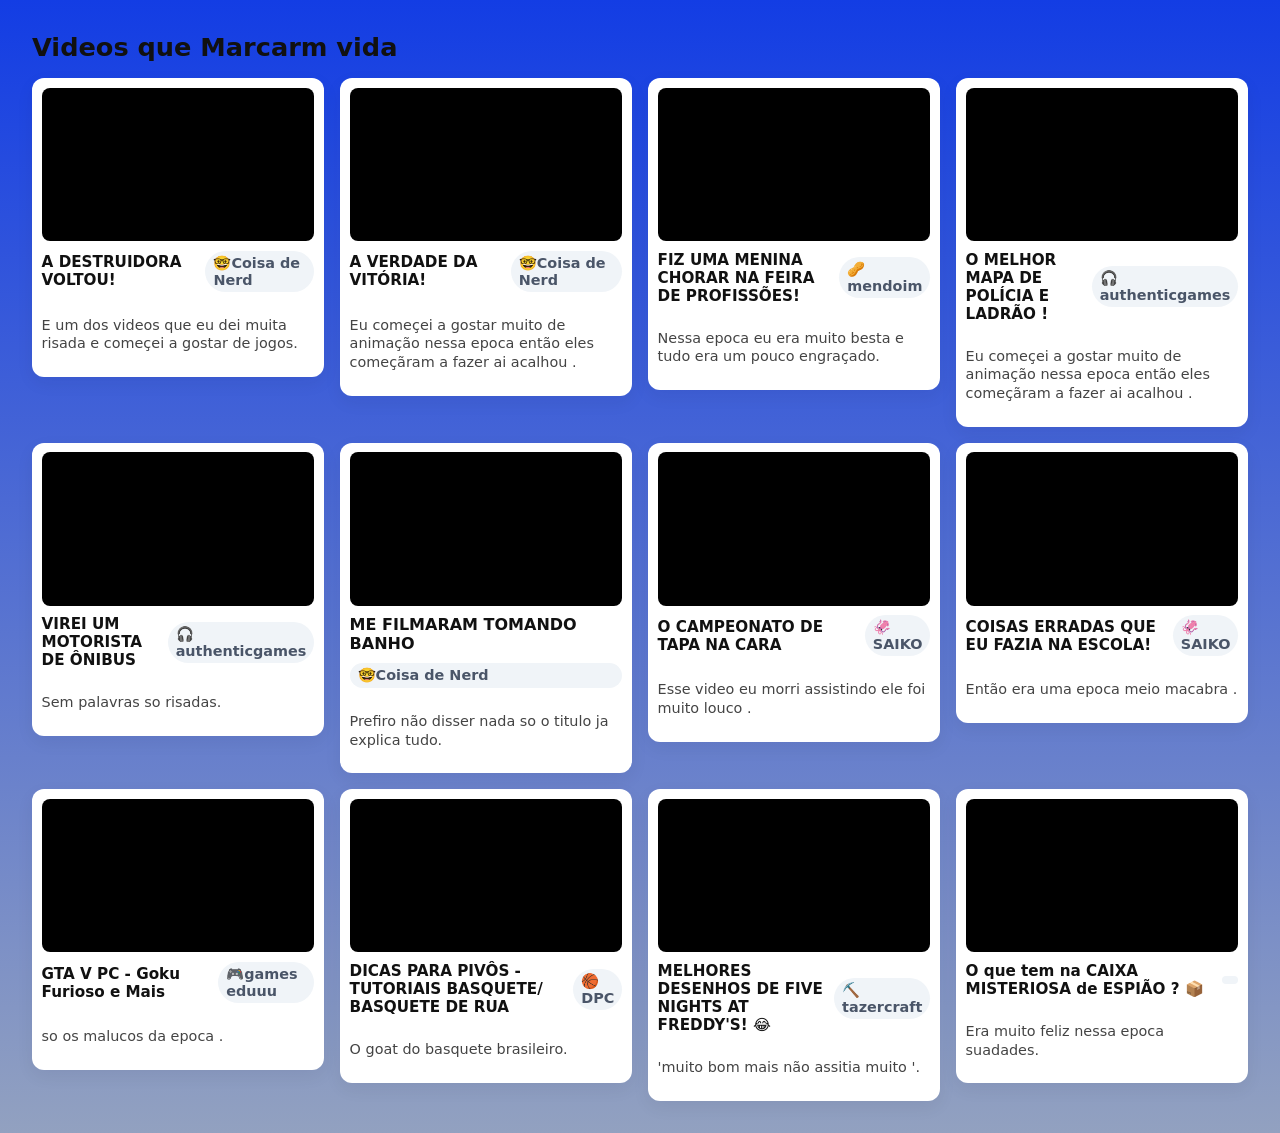
==== index.html @ 7643dbcc "Add files via upload" ====
<!doctype html>
<html lang="pt-BR">
<head>
  <meta charset="utf-8" />
  <meta name="viewport" content="width=device-width,initial-scale=1" />
  <title>Galeria Nostálgica</title>
  <link rel="stylesheet" href="style.css">
</head>
<body>
  <h1>Videos que Marcarm vida </h1>
  
  <section class="grid">
    
  
    <article class="card">
      <div class="video-wrap">
       <iframe width="560" height="315" src="https://www.youtube.com/embed/InmgA0BvlhM?si=4P8FxEY77dOpCR7x" title="YouTube video player" frameborder="0" allow="accelerometer; autoplay; clipboard-write; encrypted-media; gyroscope; picture-in-picture; web-share" referrerpolicy="strict-origin-when-cross-origin" allowfullscreen></iframe>
      </div>
      <div class="meta">
        <div class="title">A DESTRUIDORA VOLTOU!</div>
        <div class="badge">🤓Coisa de Nerd</div>
      </div>
      <p class="desc">E um dos videos que eu dei muita risada e começei a gostar de jogos.</p>
    </article>

    
    <article class="card">
      <div class="video-wrap">
     <iframe width="560" height="315" src="https://www.youtube.com/embed/ytMzNqPM03k?si=2PzCtx9Vt_VlAZVE" title="YouTube video player" frameborder="0" allow="accelerometer; autoplay; clipboard-write; encrypted-media; gyroscope; picture-in-picture; web-share" referrerpolicy="strict-origin-when-cross-origin" allowfullscreen></iframe>
      </div>
      <div class="meta">
        <div class="title">A VERDADE DA VITÓRIA!</div>
        <div class="badge"> 🤓Coisa de Nerd</div>
      </div>
      <p class="desc">Eu começei a gostar muito de animação nessa epoca então eles começãram a fazer ai acalhou .</p>
    </article>

    
    <article class="card">
      <div class="video-wrap">
     <iframe width="560" height="315" src="https://www.youtube.com/embed/AqIVsfMLr_o?si=xCbh6FlFCEgGbR_i" title="YouTube video player" frameborder="0" allow="accelerometer; autoplay; clipboard-write; encrypted-media; gyroscope; picture-in-picture; web-share" referrerpolicy="strict-origin-when-cross-origin" allowfullscreen></iframe>
      </div>
      <div class="meta">
        <div class="title">FIZ UMA MENINA CHORAR NA FEIRA DE PROFISSÕES!</div>
        <div class="badge"> 🥜mendoim</div>
      </div>
      <p class="desc">Nessa epoca eu era muito besta e tudo era um pouco engraçado.</p>
    </article>

     
    <article class="card">
      <div class="video-wrap">
     <iframe width="560" height="315" src="https://www.youtube.com/embed/YjQVS3CmtVg?si=-1H5gkc7vCY445rc" title="YouTube video player" frameborder="0" allow="accelerometer; autoplay; clipboard-write; encrypted-media; gyroscope; picture-in-picture; web-share" referrerpolicy="strict-origin-when-cross-origin" allowfullscreen></iframe>
      </div>
      <div class="meta">
        <div class="title">O MELHOR MAPA DE POLÍCIA E LADRÃO !</div>
        <div class="badge"> 🎧authenticgames</div>
      </div>
      <p class="desc">Eu começei a gostar muito de animação nessa epoca então eles começãram a fazer ai acalhou .</p>
    </article>

      
    <article class="card">
      <div class="video-wrap">
     <iframe width="560" height="315" src="https://www.youtube.com/embed/h4fWAgTsNyQ?si=7zA6r28HPKypq8O5" title="YouTube video player" frameborder="0" allow="accelerometer; autoplay; clipboard-write; encrypted-media; gyroscope; picture-in-picture; web-share" referrerpolicy="strict-origin-when-cross-origin" allowfullscreen></iframe>
      </div>
      <div class="meta">
        <div class="title">VIREI UM MOTORISTA DE ÔNIBUS </div>
        <div class="badge"> 🎧authenticgames</div>
      </div>
      <p class="desc">Sem palavras so risadas.</p>
    </article>

     
    <article class="card">
      <div class="video-wrap">
     <iframe width="560 " height="315" src="https://www.youtube.com/embed/Tphl5KGHpvA?si=9XtpDxQ3LsXBp0Bl" title="YouTube video player" frameborder="0" allow="accelerometer; autoplay; clipboard-write; encrypted-media; gyroscope; picture-in-picture; web-share" referrerpolicy="strict-origin-when-cross-origin" allowfullscreen></iframe>
       </div>
     <div class="title"> ME FILMARAM TOMANDO BANHO </div>
        <div class="badge"> 🤓Coisa de Nerd</div>
      </div>
      <p class="desc">Prefiro não disser nada so o titulo ja explica tudo.</p>
    </article>

     
    <article class="card">
      <div class="video-wrap">
     <iframe width="560" height="315" src="https://www.youtube.com/embed/Kqww8IztAn0?si=Jza23EbH4iUQImaP" title="YouTube video player" frameborder="0" allow="accelerometer; autoplay; clipboard-write; encrypted-media; gyroscope; picture-in-picture; web-share" referrerpolicy="strict-origin-when-cross-origin" allowfullscreen></iframe>
      </div>
      <div class="meta">
        <div class="title">O CAMPEONATO DE TAPA NA CARA</div>
        <div class="badge"> 🦑SAIKO</div>
      </div>
      <p class="desc">Esse video eu morri assistindo ele foi muito louco .</p>
    </article>

      
    <article class="card">
      <div class="video-wrap">
    <iframe width="560" height="315" src="https://www.youtube.com/embed/1x7691go4_s?si=7zc7bPyFrWRNWQe-" title="YouTube video player" frameborder="0" allow="accelerometer; autoplay; clipboard-write; encrypted-media; gyroscope; picture-in-picture; web-share" referrerpolicy="strict-origin-when-cross-origin" allowfullscreen></iframe>
      </div> 
    <div class="meta">
        <div class="title">COISAS ERRADAS QUE EU FAZIA NA ESCOLA!</div>
        <div class="badge"> 🦑SAIKO</div>
      </div>
      <p class="desc">Então era uma epoca meio macabra .</p>
    </article>

      
    <article class="card">
      <div class="video-wrap">
    <iframe width="560" height="315" src="https://www.youtube.com/embed/pm31qqPSB34?si=l9dTx4hJAt3KPR-i" title="YouTube video player" frameborder="0" allow="accelerometer; autoplay; clipboard-write; encrypted-media; gyroscope; picture-in-picture; web-share" referrerpolicy="strict-origin-when-cross-origin" allowfullscreen></iframe>
      </div>
      <div class="meta">
        <div class="title">GTA V PC - Goku Furioso e Mais</div>
        <div class="badge"> 🎮games eduuu</div>
      </div>
      <p class="desc">so os malucos da epoca  .</p>
    </article>

     
    <article class="card">
      <div class="video-wrap">
     <iframe width="560" height="315" src="https://www.youtube.com/embed/-h0UB2k33KI?si=GKSxP5Wac5dXTOUT" title="YouTube video player" frameborder="0" allow="accelerometer; autoplay; clipboard-write; encrypted-media; gyroscope; picture-in-picture; web-share" referrerpolicy="strict-origin-when-cross-origin" allowfullscreen></iframe>
      </div>
      <div class="meta">
        <div class="title">DICAS PARA PIVÔS - TUTORIAIS BASQUETE/ BASQUETE DE RUA
</div>
        <div class="badge"> 🏀DPC</div>
      </div>
      <p class="desc">O goat do basquete brasileiro.</p>
    </article>

        <article class="card">
      <div class="video-wrap">
     <iframe width="560" height="315" src="https://www.youtube.com/embed/pDB70QOrzLo?si=3-7Y_l4KOS721Psa" title="YouTube video player" frameborder="0" allow="accelerometer; autoplay; clipboard-write; encrypted-media; gyroscope; picture-in-picture; web-share" referrerpolicy="strict-origin-when-cross-origin" allowfullscreen></iframe>
      </div>
      <div class="meta">
        <div class="title">MELHORES DESENHOS DE FIVE NIGHTS AT FREDDY'S! 😂
</div>
        <div class="badge"> ⛏️tazercraft</div>
      </div>
      <p class="desc">'muito bom mais não assitia muito '.</p>
    </article>

        <article class="card">
      <div class="video-wrap">
     <iframe width="560" height="315" src="https://www.youtube.com/embed/OOdvba4jPKk?si=frLvwqhirkKlR5zq" title="YouTube video player" frameborder="0" allow="accelerometer; autoplay; clipboard-write; encrypted-media; gyroscope; picture-in-picture; web-share" referrerpolicy="strict-origin-when-cross-origin" allowfullscreen></iframe>
      </div>
      <div class="meta">
        <div class="title">O que tem na CAIXA MISTERIOSA de ESPIÃO ? 📦
</div>
        <div class="badge"> </div>
      </div>
      <p class="desc">Era muito feliz nessa epoca suadades.</p>
    </article>


  </section>
</body>
</html>
---- style.css ----
:root{
  --gap: 1rem;
  --card-bg: #ffffff;
  --radius: 12px;
}
body{
  font-family: system-ui, -apple-system, sans-serif;
  background: linear-gradient(180deg,#133de4,#92a1c0);
  margin: 0;
  padding: 2rem;
  color: #111;
}

h1{ margin: 0 0 1rem 0; font-size: 1.6rem; }

.grid{
  display: grid;
  grid-template-columns: repeat(auto-fit, minmax(260px, 1fr));
  gap: var(--gap);
  align-items: start;
}

.card{
  background: var(--card-bg);
  border-radius: var(--radius);
  padding: 0.6rem;
  box-shadow: 0 6px 18px rgba(15,20,30,0.06);
  transition: transform .18s ease;
  display: flex;
  flex-direction: column;
  gap: .6rem;
}
.card:hover{
  transform: translateY(-6px);
  box-shadow: 0 12px 30px rgba(15,20,30,0.12);
}

.video-wrap{
  position: relative;
  width: 100%;
  padding-top: 56.25%; /* Mantém proporção 16:9 */
  border-radius: calc(var(--radius) - 4px);
  overflow: hidden;
  background: #000;
}
/* O CSS abaixo garante que o iframe colado ocupe todo o espaço */
.video-wrap iframe{
  position: absolute;
  inset: 0;
  width: 100%;
  height: 100%;
  border: 0;
}

.meta{
  display:flex;
  justify-content: space-between;
  align-items: center;
  gap: .5rem;
  font-size: .95rem;
}
.title{ font-weight: 600; }

.desc{
  font-size: .9rem;
  color: #444;
  line-height: 1.3;
}

.badge{
  background: #f0f4f8;
  padding: .25rem .5rem;
  border-radius: 999px;
  font-size: 0.9rem;
  font-weight: 600;
  color: #4a5568;
}
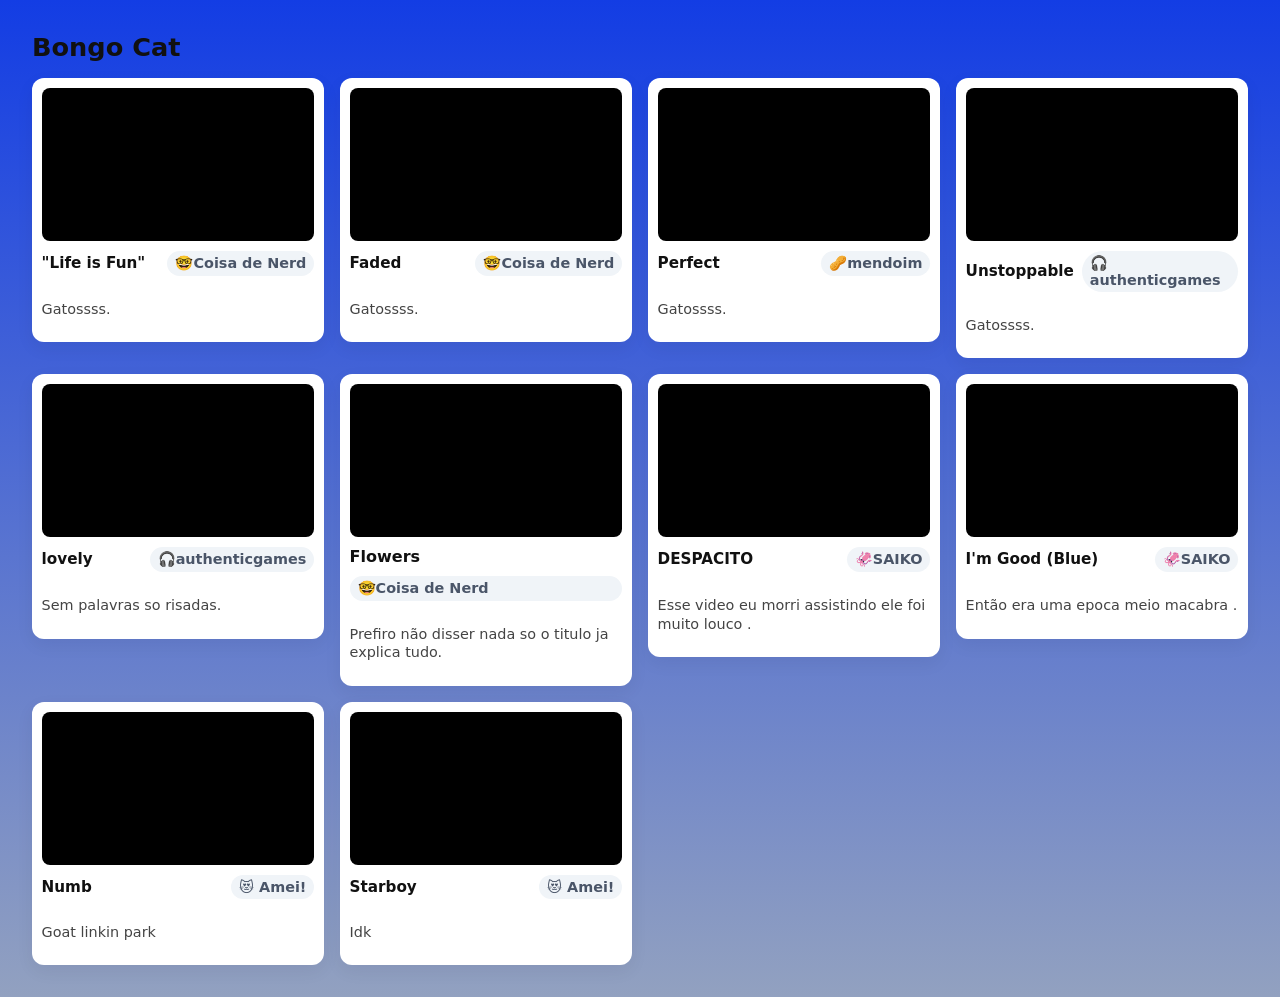
==== commit 7b27c657: "Add files via upload" ====
--- a/index.html
+++ b/index.html
@@ -7,65 +7,65 @@
   <link rel="stylesheet" href="style.css">
 </head>
 <body>
-  <h1>Videos que Marcarm vida </h1>
+  <h1>Bongo Cat </h1>
   
   <section class="grid">
     
   
     <article class="card">
       <div class="video-wrap">
-       <iframe width="560" height="315" src="https://www.youtube.com/embed/InmgA0BvlhM?si=4P8FxEY77dOpCR7x" title="YouTube video player" frameborder="0" allow="accelerometer; autoplay; clipboard-write; encrypted-media; gyroscope; picture-in-picture; web-share" referrerpolicy="strict-origin-when-cross-origin" allowfullscreen></iframe>
+       <iframe width="560" height="315" src="https://www.youtube.com/embed/WRBMgZBHHaM?si=ToKMhUtP41uTLv7U" title="YouTube video player" frameborder="0" allow="accelerometer; autoplay; clipboard-write; encrypted-media; gyroscope; picture-in-picture; web-share" referrerpolicy="strict-origin-when-cross-origin" allowfullscreen></iframe>
       </div>
       <div class="meta">
-        <div class="title">A DESTRUIDORA VOLTOU!</div>
+        <div class="title">"Life is Fun"</div>
         <div class="badge">🤓Coisa de Nerd</div>
       </div>
-      <p class="desc">E um dos videos que eu dei muita risada e começei a gostar de jogos.</p>
+      <p class="desc">Gatossss.</p>
     </article>
 
     
     <article class="card">
       <div class="video-wrap">
-     <iframe width="560" height="315" src="https://www.youtube.com/embed/ytMzNqPM03k?si=2PzCtx9Vt_VlAZVE" title="YouTube video player" frameborder="0" allow="accelerometer; autoplay; clipboard-write; encrypted-media; gyroscope; picture-in-picture; web-share" referrerpolicy="strict-origin-when-cross-origin" allowfullscreen></iframe>
+     <iframe width="560" height="315" src="https://www.youtube.com/embed/BRGszRJGsY0?si=Ou7xMI9uqKTsY3Zl" title="YouTube video player" frameborder="0" allow="accelerometer; autoplay; clipboard-write; encrypted-media; gyroscope; picture-in-picture; web-share" referrerpolicy="strict-origin-when-cross-origin" allowfullscreen></iframe>
       </div>
       <div class="meta">
-        <div class="title">A VERDADE DA VITÓRIA!</div>
+        <div class="title"> Faded</div>
         <div class="badge"> 🤓Coisa de Nerd</div>
       </div>
-      <p class="desc">Eu começei a gostar muito de animação nessa epoca então eles começãram a fazer ai acalhou .</p>
+      <p class="desc">Gatossss.</p>
     </article>
 
     
     <article class="card">
       <div class="video-wrap">
-     <iframe width="560" height="315" src="https://www.youtube.com/embed/AqIVsfMLr_o?si=xCbh6FlFCEgGbR_i" title="YouTube video player" frameborder="0" allow="accelerometer; autoplay; clipboard-write; encrypted-media; gyroscope; picture-in-picture; web-share" referrerpolicy="strict-origin-when-cross-origin" allowfullscreen></iframe>
+     <iframe width="560" height="315" src="https://www.youtube.com/embed/CBpt72lenK8?si=ngOGIATo2eKKfnDw" title="YouTube video player" frameborder="0" allow="accelerometer; autoplay; clipboard-write; encrypted-media; gyroscope; picture-in-picture; web-share" referrerpolicy="strict-origin-when-cross-origin" allowfullscreen></iframe>
       </div>
       <div class="meta">
-        <div class="title">FIZ UMA MENINA CHORAR NA FEIRA DE PROFISSÕES!</div>
+        <div class="title"> Perfect</div>
         <div class="badge"> 🥜mendoim</div>
       </div>
-      <p class="desc">Nessa epoca eu era muito besta e tudo era um pouco engraçado.</p>
+      <p class="desc">Gatossss.</p>
     </article>
 
      
     <article class="card">
       <div class="video-wrap">
-     <iframe width="560" height="315" src="https://www.youtube.com/embed/YjQVS3CmtVg?si=-1H5gkc7vCY445rc" title="YouTube video player" frameborder="0" allow="accelerometer; autoplay; clipboard-write; encrypted-media; gyroscope; picture-in-picture; web-share" referrerpolicy="strict-origin-when-cross-origin" allowfullscreen></iframe>
+     <iframe width="560" height="315" src="https://www.youtube.com/embed/DeUnnquIX1M?si=pQChk3W4ZG8BBYV2" title="YouTube video player" frameborder="0" allow="accelerometer; autoplay; clipboard-write; encrypted-media; gyroscope; picture-in-picture; web-share" referrerpolicy="strict-origin-when-cross-origin" allowfullscreen></iframe>
       </div>
       <div class="meta">
-        <div class="title">O MELHOR MAPA DE POLÍCIA E LADRÃO !</div>
+        <div class="title">Unstoppable</div>
         <div class="badge"> 🎧authenticgames</div>
       </div>
-      <p class="desc">Eu começei a gostar muito de animação nessa epoca então eles começãram a fazer ai acalhou .</p>
+      <p class="desc">Gatossss.</p>
     </article>
 
       
     <article class="card">
       <div class="video-wrap">
-     <iframe width="560" height="315" src="https://www.youtube.com/embed/h4fWAgTsNyQ?si=7zA6r28HPKypq8O5" title="YouTube video player" frameborder="0" allow="accelerometer; autoplay; clipboard-write; encrypted-media; gyroscope; picture-in-picture; web-share" referrerpolicy="strict-origin-when-cross-origin" allowfullscreen></iframe>
+     <iframe width="560" height="315" src="https://www.youtube.com/embed/wy0XVoCx6Ok?si=Y1e7TMA-6S0TIR6x" title="YouTube video player" frameborder="0" allow="accelerometer; autoplay; clipboard-write; encrypted-media; gyroscope; picture-in-picture; web-share" referrerpolicy="strict-origin-when-cross-origin" allowfullscreen></iframe>
       </div>
       <div class="meta">
-        <div class="title">VIREI UM MOTORISTA DE ÔNIBUS </div>
+        <div class="title"> lovely </div>
         <div class="badge"> 🎧authenticgames</div>
       </div>
       <p class="desc">Sem palavras so risadas.</p>
@@ -74,9 +74,9 @@
      
     <article class="card">
       <div class="video-wrap">
-     <iframe width="560 " height="315" src="https://www.youtube.com/embed/Tphl5KGHpvA?si=9XtpDxQ3LsXBp0Bl" title="YouTube video player" frameborder="0" allow="accelerometer; autoplay; clipboard-write; encrypted-media; gyroscope; picture-in-picture; web-share" referrerpolicy="strict-origin-when-cross-origin" allowfullscreen></iframe>
+    <iframe width="560" height="315" src="https://www.youtube.com/embed/A0Pntqjzd3k?si=YYH-OEo9FJHZX5l2" title="YouTube video player" frameborder="0" allow="accelerometer; autoplay; clipboard-write; encrypted-media; gyroscope; picture-in-picture; web-share" referrerpolicy="strict-origin-when-cross-origin" allowfullscreen></iframe>
        </div>
-     <div class="title"> ME FILMARAM TOMANDO BANHO </div>
+     <div class="title">Flowers </div>
         <div class="badge"> 🤓Coisa de Nerd</div>
       </div>
       <p class="desc">Prefiro não disser nada so o titulo ja explica tudo.</p>
@@ -85,10 +85,10 @@
      
     <article class="card">
       <div class="video-wrap">
-     <iframe width="560" height="315" src="https://www.youtube.com/embed/Kqww8IztAn0?si=Jza23EbH4iUQImaP" title="YouTube video player" frameborder="0" allow="accelerometer; autoplay; clipboard-write; encrypted-media; gyroscope; picture-in-picture; web-share" referrerpolicy="strict-origin-when-cross-origin" allowfullscreen></iframe>
+     <iframe width="560" height="315" src="https://www.youtube.com/embed/Zk21BzKQBGU?si=hZzL-vO2egkh7i3K" title="YouTube video player" frameborder="0" allow="accelerometer; autoplay; clipboard-write; encrypted-media; gyroscope; picture-in-picture; web-share" referrerpolicy="strict-origin-when-cross-origin" allowfullscreen></iframe>
       </div>
       <div class="meta">
-        <div class="title">O CAMPEONATO DE TAPA NA CARA</div>
+        <div class="title">DESPACITO</div>
         <div class="badge"> 🦑SAIKO</div>
       </div>
       <p class="desc">Esse video eu morri assistindo ele foi muito louco .</p>
@@ -97,66 +97,35 @@
       
     <article class="card">
       <div class="video-wrap">
-    <iframe width="560" height="315" src="https://www.youtube.com/embed/1x7691go4_s?si=7zc7bPyFrWRNWQe-" title="YouTube video player" frameborder="0" allow="accelerometer; autoplay; clipboard-write; encrypted-media; gyroscope; picture-in-picture; web-share" referrerpolicy="strict-origin-when-cross-origin" allowfullscreen></iframe>
+    <iframe width="560" height="315" src="https://www.youtube.com/embed/X2M2jmumZJs?si=fvebHC0vqdH-9Tqq" title="YouTube video player" frameborder="0" allow="accelerometer; autoplay; clipboard-write; encrypted-media; gyroscope; picture-in-picture; web-share" referrerpolicy="strict-origin-when-cross-origin" allowfullscreen></iframe>
       </div> 
     <div class="meta">
-        <div class="title">COISAS ERRADAS QUE EU FAZIA NA ESCOLA!</div>
+        <div class="title"> I'm Good (Blue)</div>
         <div class="badge"> 🦑SAIKO</div>
       </div>
       <p class="desc">Então era uma epoca meio macabra .</p>
     </article>
 
-      
     <article class="card">
       <div class="video-wrap">
-    <iframe width="560" height="315" src="https://www.youtube.com/embed/pm31qqPSB34?si=l9dTx4hJAt3KPR-i" title="YouTube video player" frameborder="0" allow="accelerometer; autoplay; clipboard-write; encrypted-media; gyroscope; picture-in-picture; web-share" referrerpolicy="strict-origin-when-cross-origin" allowfullscreen></iframe>
+        <iframe width="560" height="315" src="https://www.youtube.com/embed/x-gQggvKEHw?si=RGUJR9DdXMzfTtyF" title="YouTube video player" frameborder="0" allow="accelerometer; autoplay; clipboard-write; encrypted-media; gyroscope; picture-in-picture; web-share" referrerpolicy="strict-origin-when-cross-origin" allowfullscreen></iframe>
       </div>
       <div class="meta">
-        <div class="title">GTA V PC - Goku Furioso e Mais</div>
-        <div class="badge"> 🎮games eduuu</div>
+        <div class="title">Numb</div>
+        <div class="badge">😻 Amei!</div>
       </div>
-      <p class="desc">so os malucos da epoca  .</p>
-    </article>
-
-     
-    <article class="card">
-      <div class="video-wrap">
-     <iframe width="560" height="315" src="https://www.youtube.com/embed/-h0UB2k33KI?si=GKSxP5Wac5dXTOUT" title="YouTube video player" frameborder="0" allow="accelerometer; autoplay; clipboard-write; encrypted-media; gyroscope; picture-in-picture; web-share" referrerpolicy="strict-origin-when-cross-origin" allowfullscreen></iframe>
-      </div>
-      <div class="meta">
-        <div class="title">DICAS PARA PIVÔS - TUTORIAIS BASQUETE/ BASQUETE DE RUA
-</div>
-        <div class="badge"> 🏀DPC</div>
-      </div>
-      <p class="desc">O goat do basquete brasileiro.</p>
+      <p class="desc">Goat linkin park </p>
     </article>
 
         <article class="card">
       <div class="video-wrap">
-     <iframe width="560" height="315" src="https://www.youtube.com/embed/pDB70QOrzLo?si=3-7Y_l4KOS721Psa" title="YouTube video player" frameborder="0" allow="accelerometer; autoplay; clipboard-write; encrypted-media; gyroscope; picture-in-picture; web-share" referrerpolicy="strict-origin-when-cross-origin" allowfullscreen></iframe>
+        <iframe width="560" height="315" src="https://www.youtube.com/embed/IUxJtkNE0M8?si=90GuXzs5HvKb-NWH" title="YouTube video player" frameborder="0" allow="accelerometer; autoplay; clipboard-write; encrypted-media; gyroscope; picture-in-picture; web-share" referrerpolicy="strict-origin-when-cross-origin" allowfullscreen></iframe>
       </div>
       <div class="meta">
-        <div class="title">MELHORES DESENHOS DE FIVE NIGHTS AT FREDDY'S! 😂
-</div>
-        <div class="badge"> ⛏️tazercraft</div>
+        <div class="title">Starboy</div>
+        <div class="badge">😻 Amei!</div>
       </div>
-      <p class="desc">'muito bom mais não assitia muito '.</p>
+      <p class="desc">Idk</p>
     </article>
-
-        <article class="card">
-      <div class="video-wrap">
-     <iframe width="560" height="315" src="https://www.youtube.com/embed/OOdvba4jPKk?si=frLvwqhirkKlR5zq" title="YouTube video player" frameborder="0" allow="accelerometer; autoplay; clipboard-write; encrypted-media; gyroscope; picture-in-picture; web-share" referrerpolicy="strict-origin-when-cross-origin" allowfullscreen></iframe>
-      </div>
-      <div class="meta">
-        <div class="title">O que tem na CAIXA MISTERIOSA de ESPIÃO ? 📦
-</div>
-        <div class="badge"> </div>
-      </div>
-      <p class="desc">Era muito feliz nessa epoca suadades.</p>
-    </article>
-
-
   </section>
-</body>
-</html>
-                +</body>
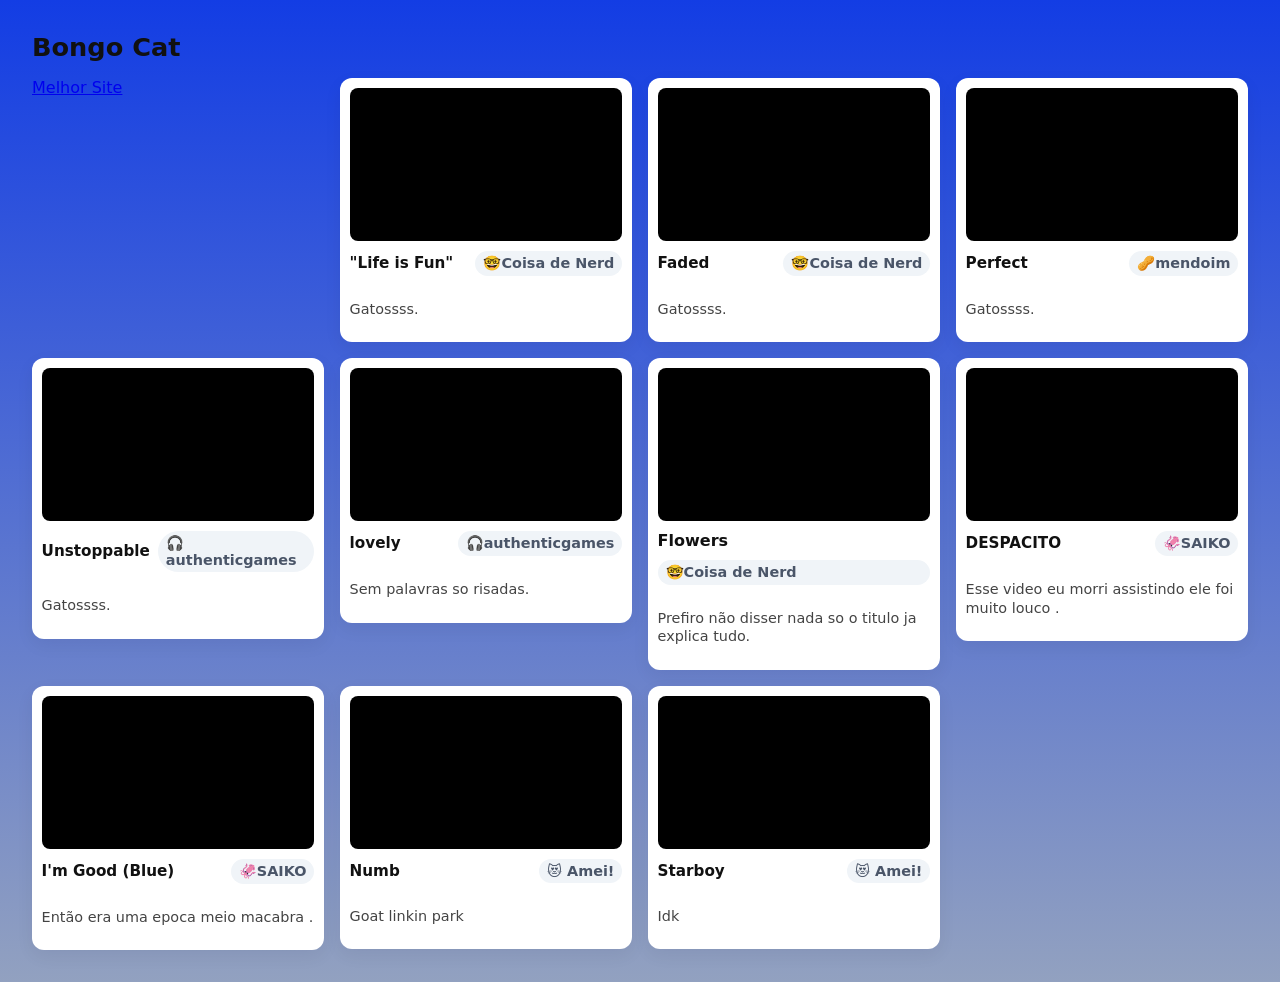
==== commit b6634bde: "Add files via upload" ====
--- a/index.html
+++ b/index.html
@@ -11,7 +11,7 @@
   
   <section class="grid">
     
-  
+   <a href="galeria.html">Melhor Site </a>
     <article class="card">
       <div class="video-wrap">
        <iframe width="560" height="315" src="https://www.youtube.com/embed/WRBMgZBHHaM?si=ToKMhUtP41uTLv7U" title="YouTube video player" frameborder="0" allow="accelerometer; autoplay; clipboard-write; encrypted-media; gyroscope; picture-in-picture; web-share" referrerpolicy="strict-origin-when-cross-origin" allowfullscreen></iframe>
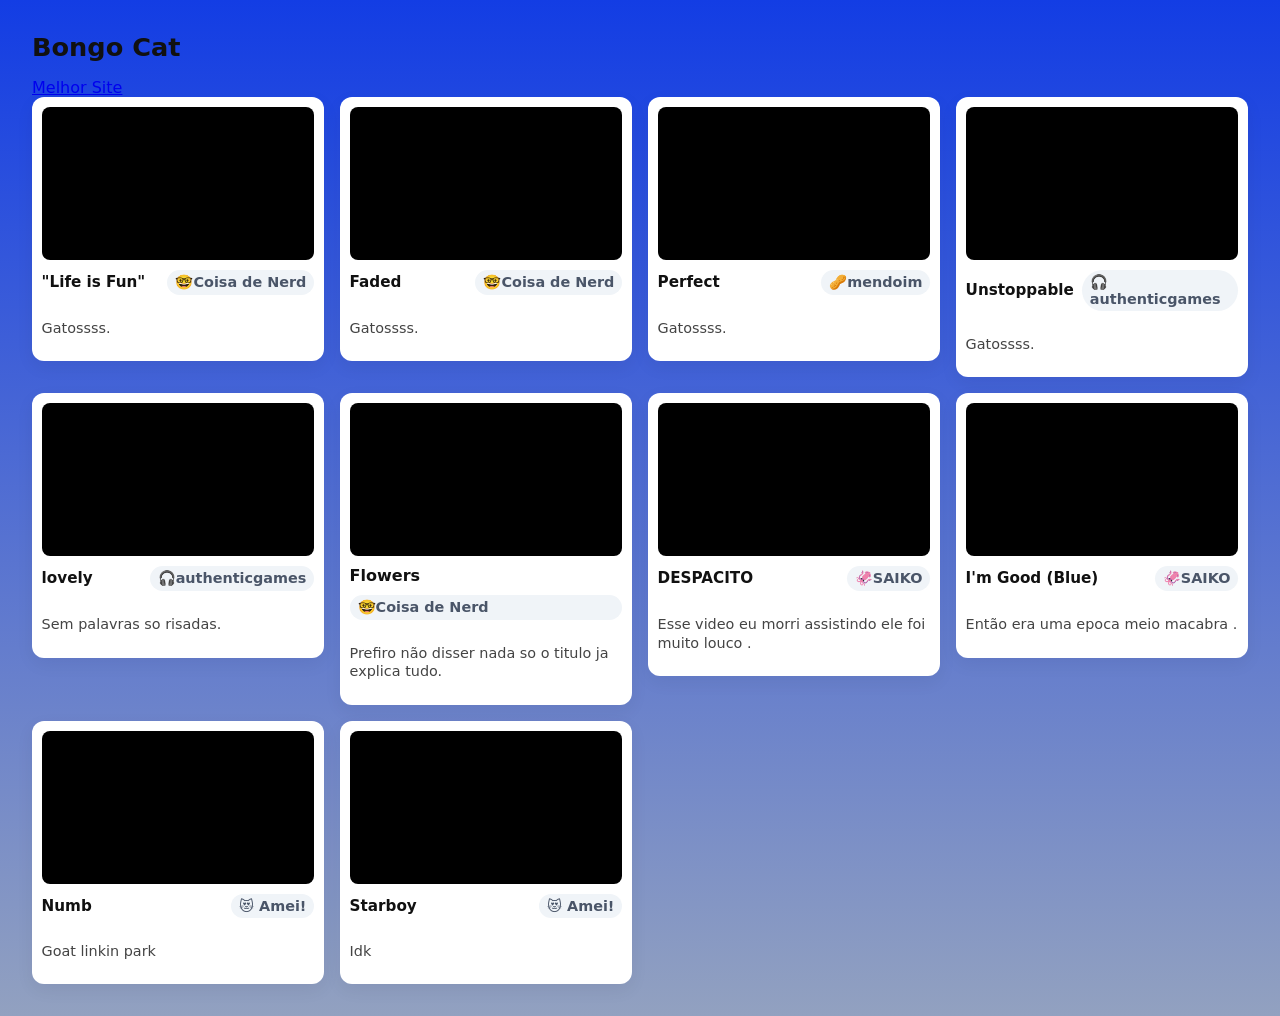
==== commit 29ffad64: "Fix HTML formatting and structure" ====
--- a/index.html
+++ b/index.html
@@ -8,10 +8,10 @@
 </head>
 <body>
   <h1>Bongo Cat </h1>
-  
+  <a href="galeria.html">Melhor Site </a>
   <section class="grid">
     
-   <a href="galeria.html">Melhor Site </a>
+   
     <article class="card">
       <div class="video-wrap">
        <iframe width="560" height="315" src="https://www.youtube.com/embed/WRBMgZBHHaM?si=ToKMhUtP41uTLv7U" title="YouTube video player" frameborder="0" allow="accelerometer; autoplay; clipboard-write; encrypted-media; gyroscope; picture-in-picture; web-share" referrerpolicy="strict-origin-when-cross-origin" allowfullscreen></iframe>
@@ -128,4 +128,4 @@
       <p class="desc">Idk</p>
     </article>
   </section>
-</body>+</body>
--- a/style.css
+++ b/style.css
@@ -73,6 +73,14 @@
   border-radius: 999px;
   font-size: 0.9rem;
   font-weight: 600;
+
+  .container {
+    display: flex;
+    flex-wrap: wrap;
+    align-content: flex-start; /* Força as linhas a ficarem juntas no topo */
+    row-gap: 10px; /* Ajuste a distância vertical aqui */
+}
+
   color: #4a5568;
 }
-                +                
